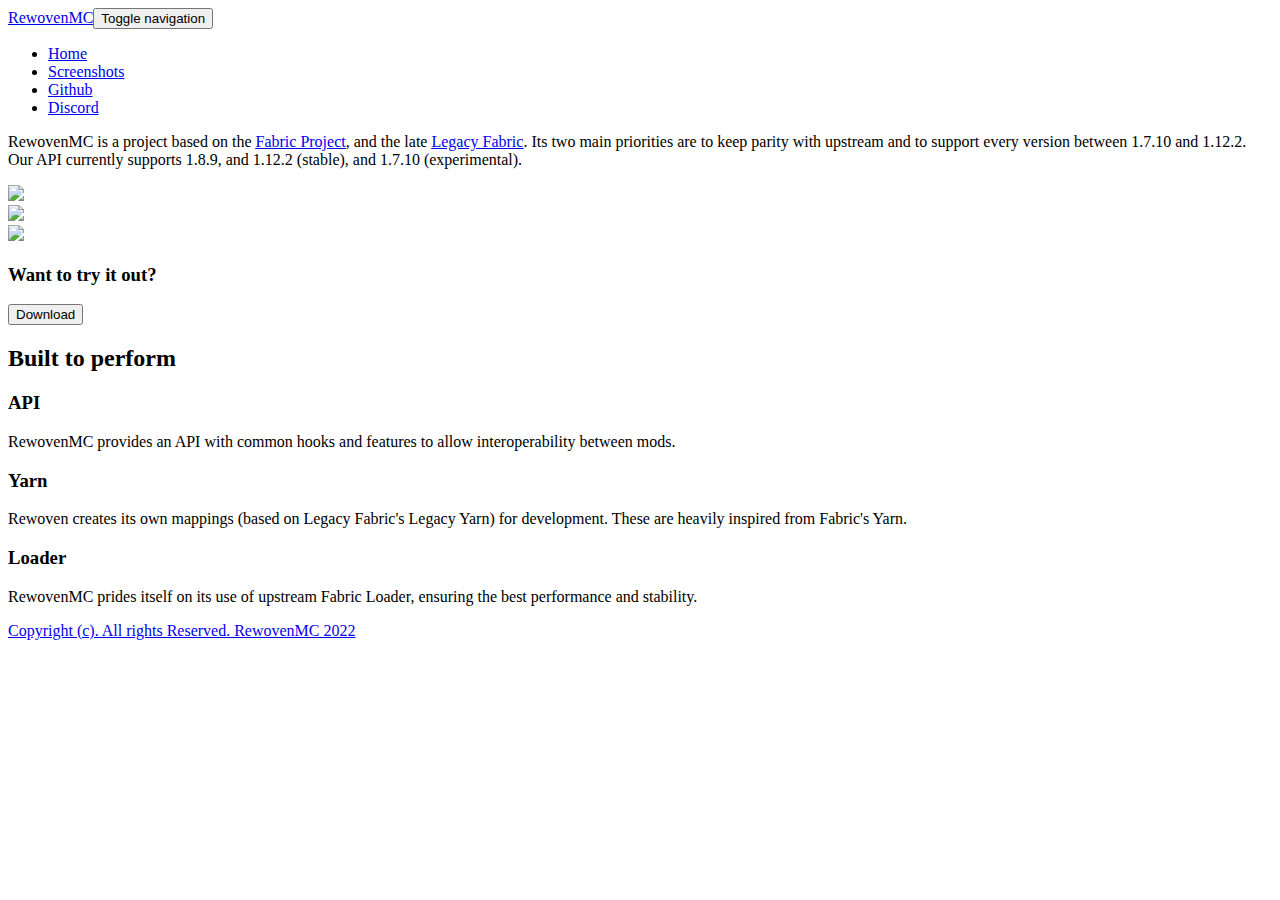
==== index.html @ 77d6db98 "Modified bruh site for Rewoven" ====
<!DOCTYPE html>
<html>

<head>
    <meta charset="utf-8">
    <meta name="viewport" content="width=device-width, initial-scale=1.0, shrink-to-fit=no">
    <title>RewovenMC</title>
    <meta name="description" content="Rewoven does what Legacy Fabrican't">
    <link rel="icon" type="image/png" sizes="16x16" href="assets/img/16.png">
    <link rel="icon" type="image/png" sizes="32x32" href="assets/img/32.png">
    <link rel="icon" type="image/png" sizes="192x192" href="assets/img/192.png">
    <link rel="icon" type="image/png" sizes="512x512" href="assets/img/512.png">
    <link rel="stylesheet" href="assets/bootstrap/css/bootstrap.min.css">
    <link rel="manifest" href="manifest.json">
    <link rel="stylesheet" href="https://fonts.googleapis.com/css?family=Lato:300,400,700">
    <link rel="stylesheet" href="assets/fonts/ionicons.min.css">
    <link rel="stylesheet" href="https://cdnjs.cloudflare.com/ajax/libs/pikaday/1.6.1/css/pikaday.min.css">
</head>

<body class="bg-dark">
    <nav class="navbar navbar-dark navbar-expand-lg fixed-top bg-white portfolio-navbar gradient bg-dark">
        <div class="container"><a class="navbar-brand logo" href="#">RewovenMC</a><button data-toggle="collapse" class="navbar-toggler" data-target="#navbarNav"><span class="sr-only">Toggle navigation</span><span class="navbar-toggler-icon"></span></button>
            <div class="collapse navbar-collapse" id="navbarNav">
                <ul class="navbar-nav ml-auto">
                    <li class="nav-item"><a class="nav-link active" href="index.html">Home</a></li>
                    <li class="nav-item"><a class="nav-link" href="projects-grid-cards.html">Screenshots</a></li>
                    <li class="nav-item"><a class="nav-link" href="https://github.com/LegacyRewoven" target="_blank">Github</a></li>
                    <li class="nav-item"><a class="nav-link" href="https://discord.gg/K9U4PfmFfp" target="_blank">Discord</a></li>
                </ul>
            </div>
        </div>
    </nav>
    <main class="page lanidng-page">
        <section class="portfolio-block block-intro bg-dark">
            <div class="container">
                <div class="avatar" style="background-image:url(&quot;https://cdn.discordapp.com/attachments/916166702226604094/916321482752294982/legacy_rewoven.png&quot;);"></div>
                <div class="about-me">
                    <p class="text-white">RewovenMC is a project based on the&nbsp;<a href="https://fabricmc.net/"><span style="text-decoration: underline;">Fabric Project</span></a>, and the late <a href="https://legacyfabric.net/"><span style="text-decoration: underline;">Legacy Fabric</span></a>. Its two main priorities are to keep parity with upstream and to support every version between 1.7.10 and 1.12.2. Our API currently supports 1.8.9, and 1.12.2 (stable), and 1.7.10 (experimental).</p>
                </div>
            </div>
        </section>
        <section class="portfolio-block photography bg-dark">
            <div class="container">
                <div class="row no-gutters">
                    <div class="col-md-6 col-lg-4 item"><a href="#"><img class="img-fluid image" src="https://legacyfabric.net/res/img/1.8.9.png"></a></div>
                    <div class="col-md-6 col-lg-4 item"><a href="#"><img class="img-fluid image" src="https://legacyfabric.net/res/img/1.12.2.png"></a></div>
                    <div class="col-md-6 col-lg-4 item"><a href="#"><img class="img-fluid image" src="https://legacyfabric.net/res/img/1.7.10.png"></a></div>
                </div>
            </div>
        </section>
        <section class="portfolio-block call-to-action border-bottom bg-dark">
            <div class="container">
                <div class="d-flex justify-content-center align-items-center content">
                    <h3 class="text-white">Want to try it out?</h3><button class="btn btn-outline-primary btn-lg" type="button">Download</button>
                </div>
            </div>
        </section>
        <section class="portfolio-block skills bg-info">
            <div class="container">
                <!-- Start: portfolio heading -->
                <div class="heading">
                    <h2>Built to perform</h2>
                </div><!-- End: portfolio heading -->
                <div class="row">
                    <div class="col-md-4">
                        <div class="card special-skill-item border-0">
                            <div class="card-header bg-transparent border-0"><i class="icon ion-bookmark"></i></div>
                            <div class="card-body">
                                <h3 class="card-title">API</h3>
                                <p class="card-text">RewovenMC provides an API with common hooks and features to allow interoperability between mods.</p>
                            </div>
                        </div>
                    </div>
                    <div class="col-md-4">
                        <div class="card special-skill-item border-0">
                            <div class="card-header bg-transparent border-0"><i class="icon ion-information-circled"></i></div>
                            <div class="card-body">
                                <h3 class="card-title">Yarn</h3>
                                <p class="card-text">Rewoven creates its own mappings (based on Legacy Fabric's Legacy Yarn) for development. These are heavily inspired from Fabric's Yarn.</p>
                            </div>
                        </div>
                    </div>
                    <div class="col-md-4">
                        <div class="card special-skill-item border-0">
                            <div class="card-header bg-transparent border-0"><i class="icon ion-ios-gear-outline"></i></div>
                            <div class="card-body">
                                <h3 class="card-title">Loader</h3>
                                <p class="card-text">RewovenMC prides itself on its use of upstream Fabric Loader, ensuring the best performance and stability.</p>
                            </div>
                        </div>
                    </div>
                </div>
            </div>
        </section>
    </main>
    <footer class="page-footer bg-light">
        <div class="container">
            <div class="links"><a href="https://en.wikipedia.org/wiki/All_Rights_Reserved">Copyright (c). All rights Reserved. RewovenMC 2022</a></div>
        </div>
    </footer>
    <script src="assets/js/jquery.min.js"></script>
    <script src="assets/bootstrap/js/bootstrap.min.js"></script>
    <script src="https://cdnjs.cloudflare.com/ajax/libs/pikaday/1.6.1/pikaday.min.js"></script>
    <script src="assets/js/script.min.js"></script>
</body>

</html>
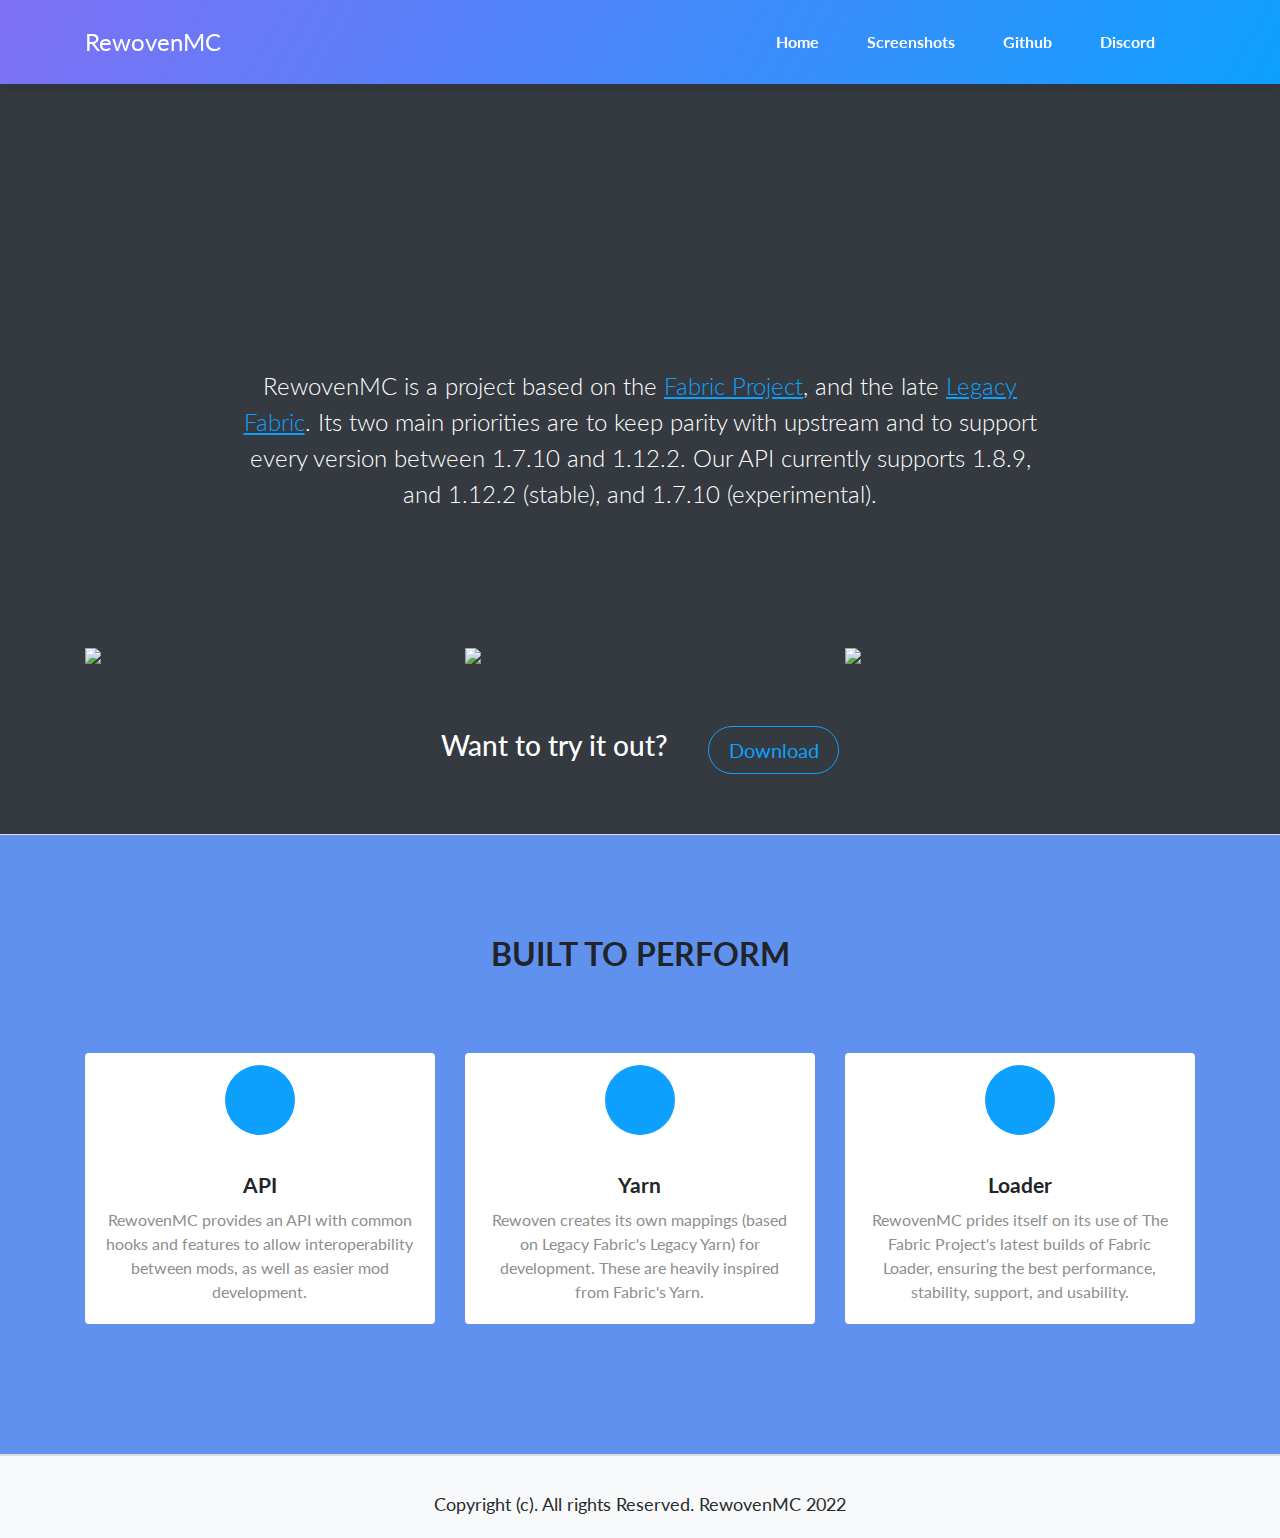
==== commit 1f7cfd74: "Download button works now, still useless; Some aesthetic work." ====
--- a/index.html
+++ b/index.html
@@ -40,21 +40,26 @@
             </div>
         </section>
         <section class="portfolio-block photography bg-dark">
-            <div class="container">
-                <div class="row no-gutters">
-                    <div class="col-md-6 col-lg-4 item"><a href="#"><img class="img-fluid image" src="https://legacyfabric.net/res/img/1.8.9.png"></a></div>
-                    <div class="col-md-6 col-lg-4 item"><a href="#"><img class="img-fluid image" src="https://legacyfabric.net/res/img/1.12.2.png"></a></div>
-                    <div class="col-md-6 col-lg-4 item"><a href="#"><img class="img-fluid image" src="https://legacyfabric.net/res/img/1.7.10.png"></a></div>
+            <div class="color container">
+                <div class="row">
+                    <div class="col-md-6 col-lg-4 item"><a href="#"><img class="img-fluid image" src="https://cdn.discordapp.com/attachments/893245920668450816/925901636839305286/2021-12-29_19.00.18.png"></a></div>
+                    <div class="col-md-6 col-lg-4 item"><a href="#"><img class="img-fluid image" src="https://cdn.discordapp.com/attachments/893245920668450816/925901637086752778/2021-12-29_18.59.41.png"></a></div>
+                    <div class="col-md-6 col-lg-4 item"><a href="#"><img class="img-fluid image" src="https://cdn.discordapp.com/attachments/893245920668450816/925901636608610364/2021-12-29_19.00.27.png"></a></div>
                 </div>
             </div>
         </section>
         <section class="portfolio-block call-to-action border-bottom bg-dark">
             <div class="container">
                 <div class="d-flex justify-content-center align-items-center content">
-                    <h3 class="text-white">Want to try it out?</h3><button class="btn btn-outline-primary btn-lg" type="button">Download</button>
+                    <h3 class="text-white">Want to try it out?</h3><button class="btn btn-outline-primary btn-lg" onclick = "download()" type="button">Download</button>
                 </div>
             </div>
         </section>
+        <script>
+            function download() {
+                window.location = "https://github.com/LegacyRewoven/legacy-rewoven-installer/releases";
+            }
+        </script>
         <section class="portfolio-block skills bg-info">
             <div class="container">
                 <!-- Start: portfolio heading -->
@@ -67,7 +72,7 @@
                             <div class="card-header bg-transparent border-0"><i class="icon ion-bookmark"></i></div>
                             <div class="card-body">
                                 <h3 class="card-title">API</h3>
-                                <p class="card-text">RewovenMC provides an API with common hooks and features to allow interoperability between mods.</p>
+                                <p class="card-text">RewovenMC provides an API with common hooks and features to allow interoperability between mods, as well as easier mod development.</p>
                             </div>
                         </div>
                     </div>
@@ -85,7 +90,7 @@
                             <div class="card-header bg-transparent border-0"><i class="icon ion-ios-gear-outline"></i></div>
                             <div class="card-body">
                                 <h3 class="card-title">Loader</h3>
-                                <p class="card-text">RewovenMC prides itself on its use of upstream Fabric Loader, ensuring the best performance and stability.</p>
+                                <p class="card-text">RewovenMC prides itself on its use of The Fabric Project's latest builds of Fabric Loader, ensuring the best performance, stability, support, and usability.</p>
                             </div>
                         </div>
                     </div>
